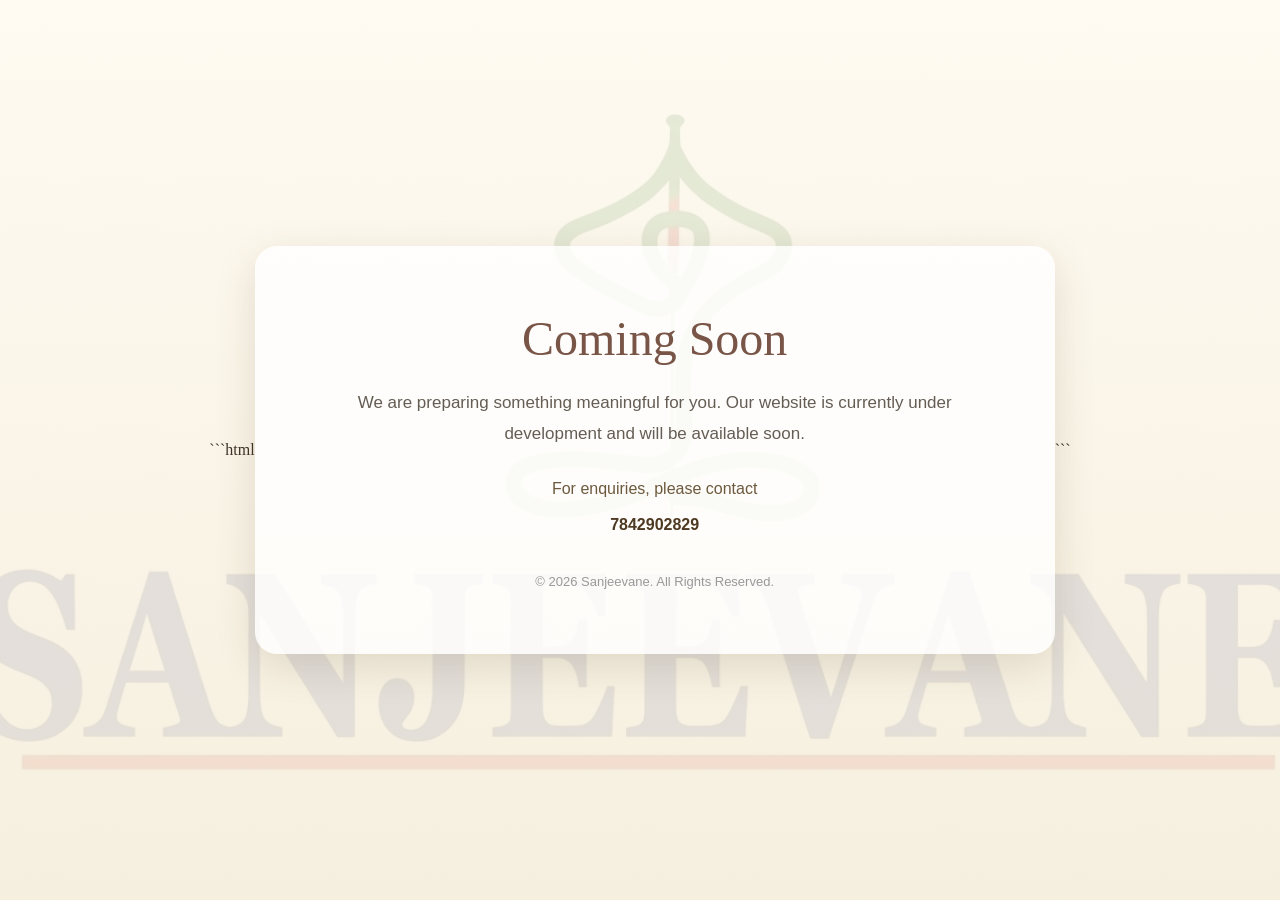
==== index.html @ e33fde12 "Add files via upload" ====
```html
<!DOCTYPE html>
<html lang="en">
<head>
    <meta charset="UTF-8">
    <meta name="viewport" content="width=device-width, initial-scale=1.0">

    <title>Sanjeevane | Coming Soon</title>

    <style>
        * {
            margin: 0;
            padding: 0;
            box-sizing: border-box;
        }

        body {
            min-height: 100vh;
            font-family: Georgia, "Times New Roman", serif;
            display: flex;
            align-items: center;
            justify-content: center;
            text-align: center;
            color: #3f3428;

            background:
                linear-gradient(
                    rgba(255, 250, 240, 0.88),
                    rgba(245, 238, 220, 0.92)
                ),
                url("background.jpg");

            background-size: cover;
            background-position: center;
        }

        .container {
            width: 90%;
            max-width: 800px;
            padding: 65px 35px;
            background: rgba(255, 255, 255, 0.82);
            border-radius: 22px;
            box-shadow: 0 12px 40px rgba(80, 60, 30, 0.15);
        }

        .mantra {
            font-size: 18px;
            letter-spacing: 3px;
            margin-bottom: 25px;
            color: #806b42;
        }

        .brand {
            font-size: 46px;
            font-weight: bold;
            letter-spacing: 2px;
            color: #5d4326;
            margin-bottom: 12px;
        }

        .subtitle {
            font-size: 19px;
            letter-spacing: 2px;
            color: #806b42;
            margin-bottom: 45px;
        }

        .coming {
            font-size: 48px;
            font-weight: normal;
            color: #795548;
            margin-bottom: 22px;
        }

        .message {
            max-width: 600px;
            margin: 0 auto 30px;
            font-family: Arial, Helvetica, sans-serif;
            font-size: 17px;
            line-height: 1.8;
            color: #655d54;
        }

        .contact {
            font-family: Arial, Helvetica, sans-serif;
            font-size: 16px;
            color: #6d593d;
            margin-top: 25px;
        }

        .contact strong {
            color: #4e3922;
        }

        .line {
            width: 80px;
            height: 2px;
            background: #b49a6a;
            margin: 25px auto;
        }

        footer {
            margin-top: 40px;
            font-family: Arial, Helvetica, sans-serif;
            font-size: 13px;
            color: #999;
        }

        @media (max-width: 600px) {
            .container {
                padding: 45px 22px;
            }

            .brand {
                font-size: 34px;
            }

            .coming {
                font-size: 38px;
            }

            .subtitle {
                font-size: 16px;
            }

            .mantra {
                font-size: 15px;
            }
        }
    </style>
</head>

<body>

    <div class="container">

       <div class="coming">
            Coming Soon
        </div>

        <p class="message">
            We are preparing something meaningful for you.
            Our website is currently under development and will be
            available soon.
        </p>

        <div class="contact">
            For enquiries, please contact<br><br>
            <strong>7842902829</strong>
        </div>

        <footer>
            &copy; 2026 Sanjeevane. All Rights Reserved.
        </footer>

    </div>

</body>
</html>
```
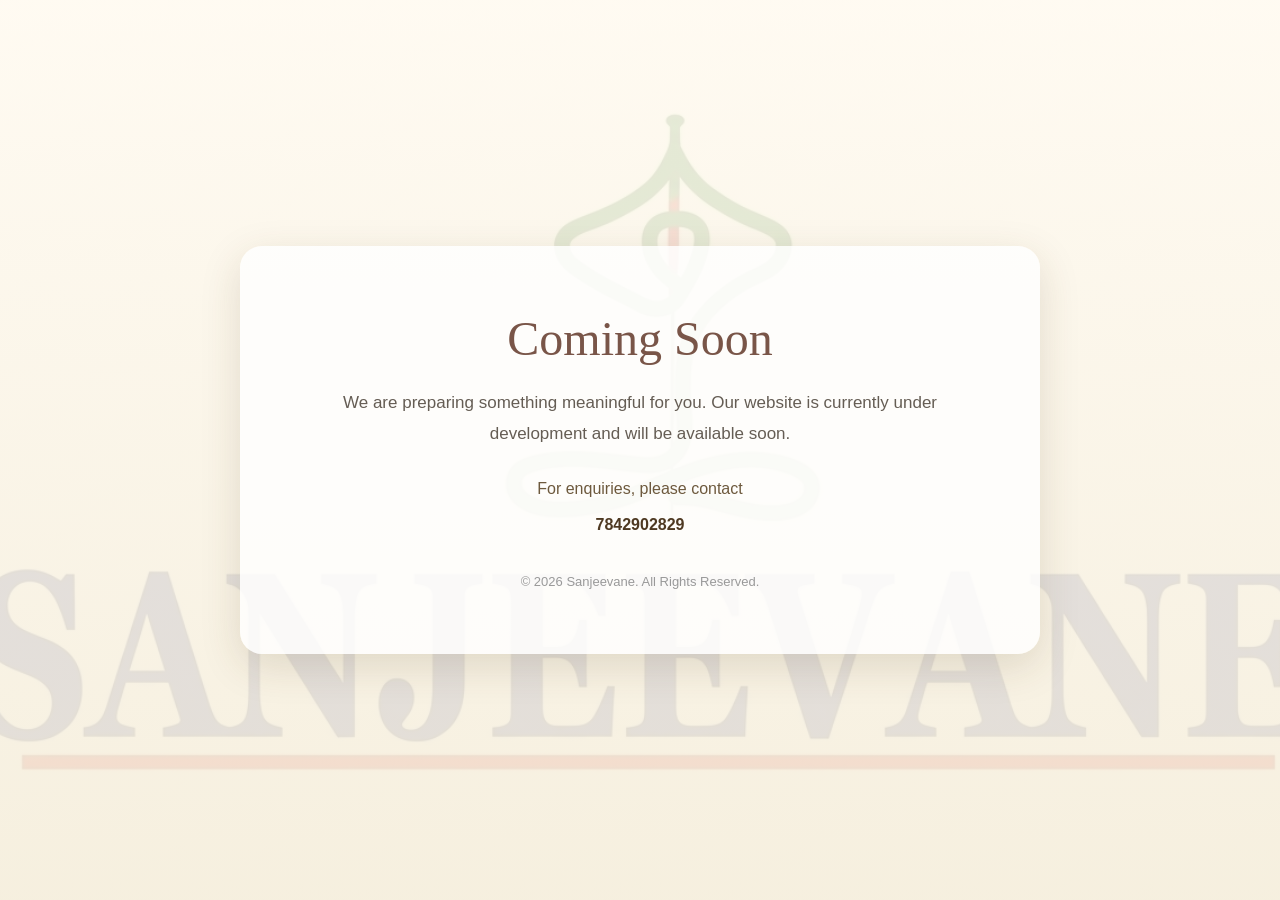
==== commit f56fe7c0: "Update index.html" ====
--- a/index.html
+++ b/index.html
@@ -1,4 +1,3 @@
-```html
 <!DOCTYPE html>
 <html lang="en">
 <head>
@@ -157,4 +156,3 @@
 
 </body>
 </html>
-```
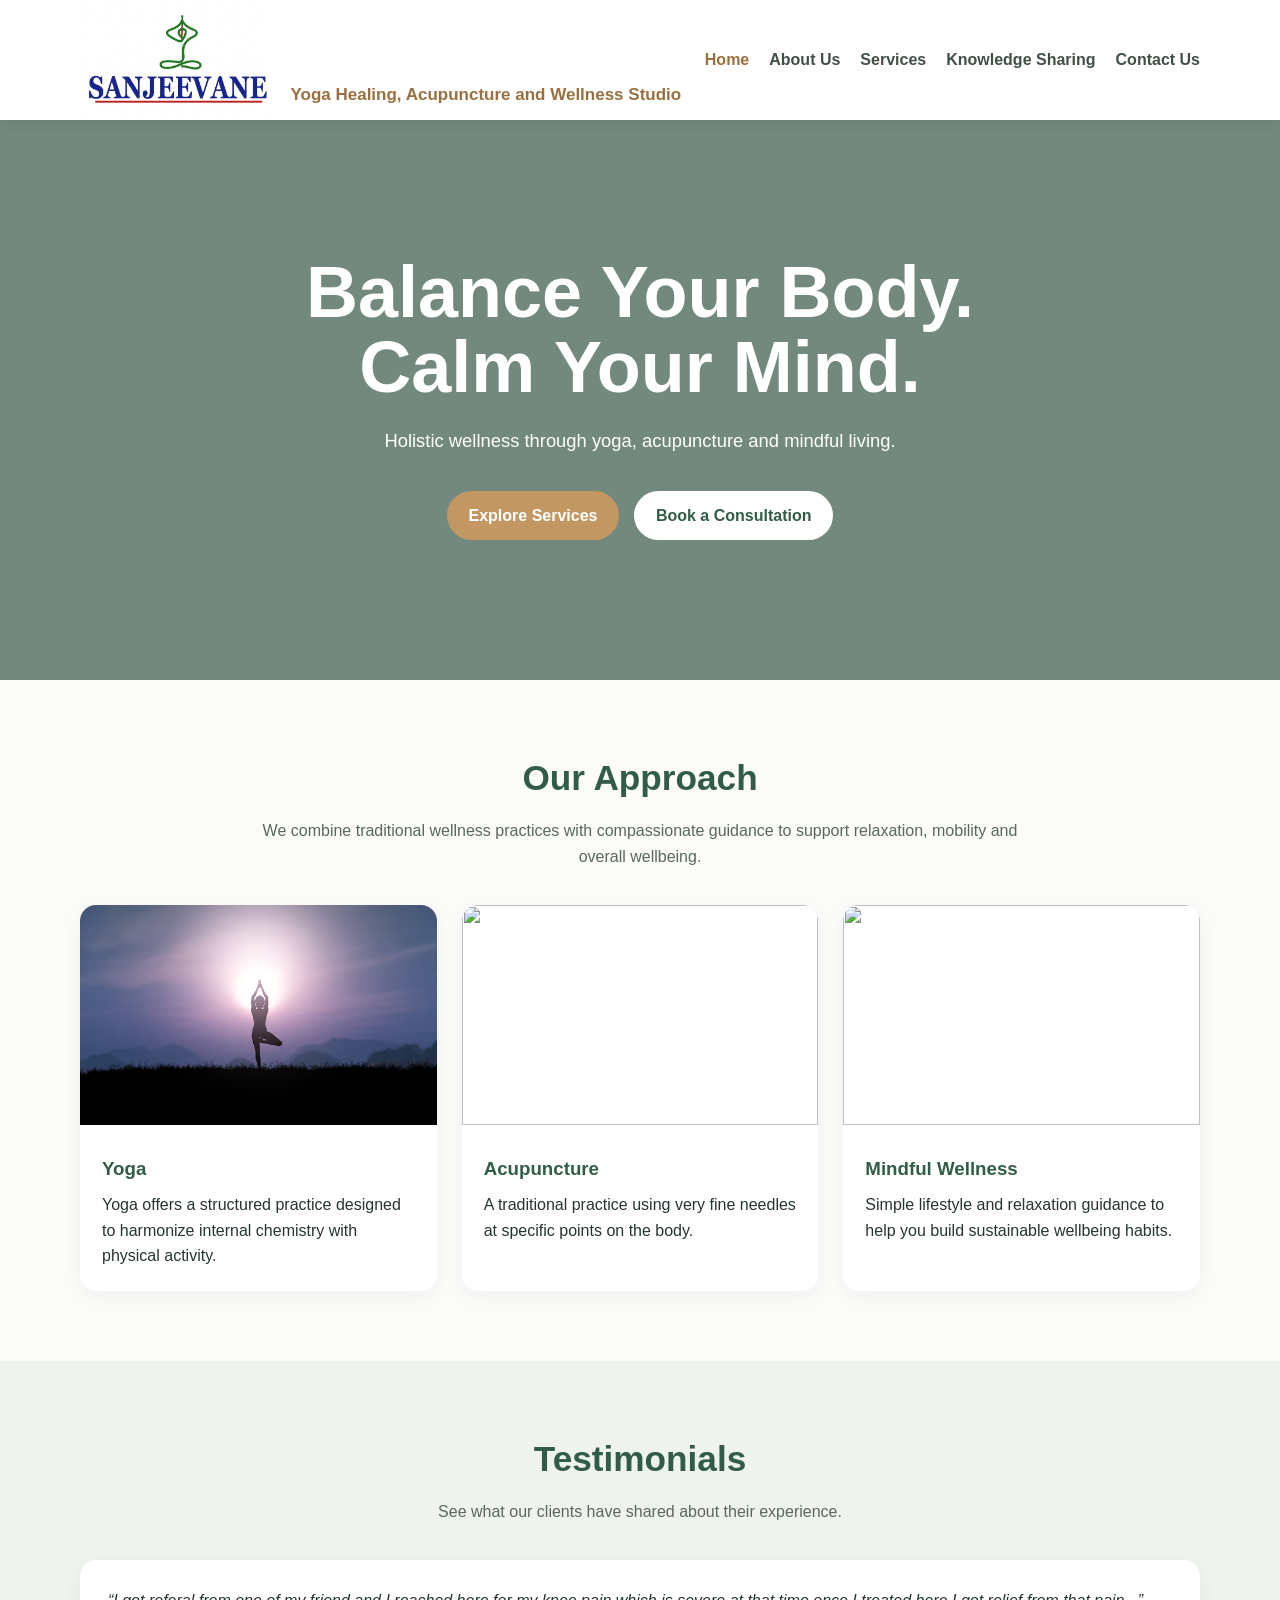
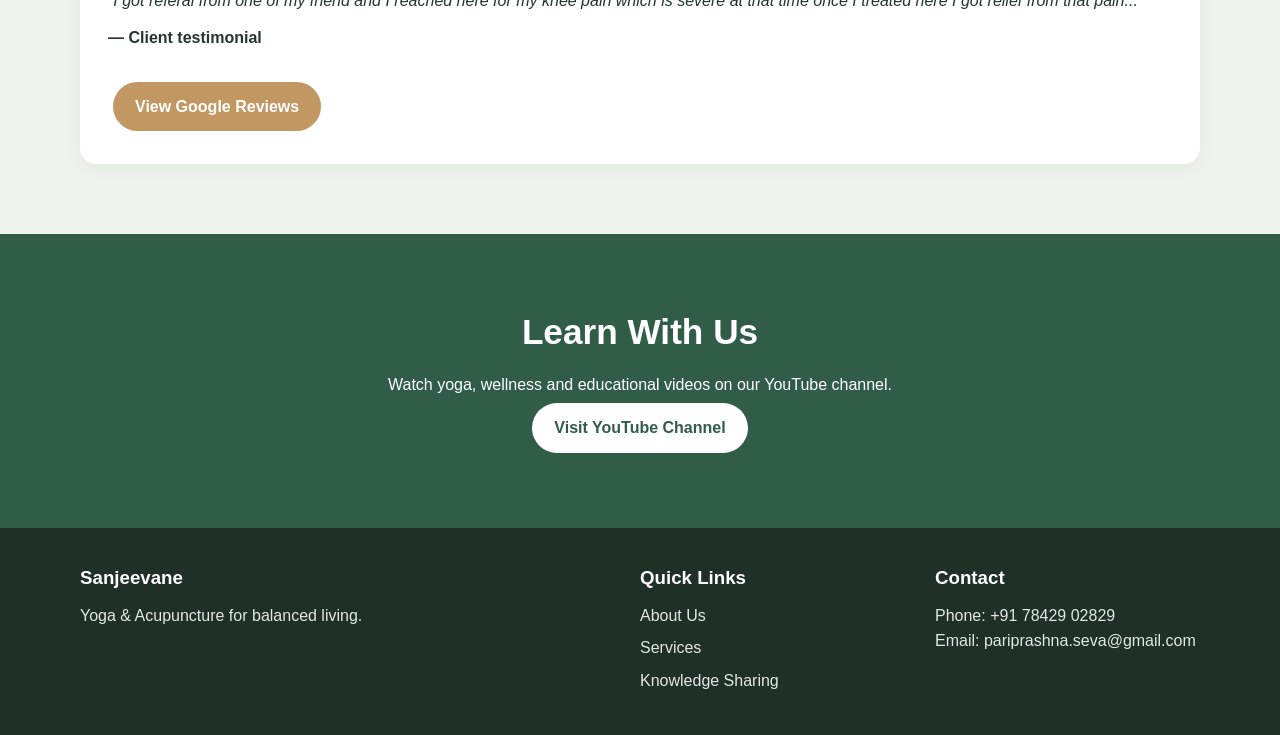
==== commit af6a178e: "Add files via upload" ====
--- a/index.html
+++ b/index.html
@@ -1,158 +1,47 @@
-<!DOCTYPE html>
-<html lang="en">
-<head>
-    <meta charset="UTF-8">
-    <meta name="viewport" content="width=device-width, initial-scale=1.0">
-
-    <title>Sanjeevane | Coming Soon</title>
-
-    <style>
-        * {
-            margin: 0;
-            padding: 0;
-            box-sizing: border-box;
-        }
-
-        body {
-            min-height: 100vh;
-            font-family: Georgia, "Times New Roman", serif;
-            display: flex;
-            align-items: center;
-            justify-content: center;
-            text-align: center;
-            color: #3f3428;
-
-            background:
-                linear-gradient(
-                    rgba(255, 250, 240, 0.88),
-                    rgba(245, 238, 220, 0.92)
-                ),
-                url("background.jpg");
-
-            background-size: cover;
-            background-position: center;
-        }
-
-        .container {
-            width: 90%;
-            max-width: 800px;
-            padding: 65px 35px;
-            background: rgba(255, 255, 255, 0.82);
-            border-radius: 22px;
-            box-shadow: 0 12px 40px rgba(80, 60, 30, 0.15);
-        }
-
-        .mantra {
-            font-size: 18px;
-            letter-spacing: 3px;
-            margin-bottom: 25px;
-            color: #806b42;
-        }
-
-        .brand {
-            font-size: 46px;
-            font-weight: bold;
-            letter-spacing: 2px;
-            color: #5d4326;
-            margin-bottom: 12px;
-        }
-
-        .subtitle {
-            font-size: 19px;
-            letter-spacing: 2px;
-            color: #806b42;
-            margin-bottom: 45px;
-        }
-
-        .coming {
-            font-size: 48px;
-            font-weight: normal;
-            color: #795548;
-            margin-bottom: 22px;
-        }
-
-        .message {
-            max-width: 600px;
-            margin: 0 auto 30px;
-            font-family: Arial, Helvetica, sans-serif;
-            font-size: 17px;
-            line-height: 1.8;
-            color: #655d54;
-        }
-
-        .contact {
-            font-family: Arial, Helvetica, sans-serif;
-            font-size: 16px;
-            color: #6d593d;
-            margin-top: 25px;
-        }
-
-        .contact strong {
-            color: #4e3922;
-        }
-
-        .line {
-            width: 80px;
-            height: 2px;
-            background: #b49a6a;
-            margin: 25px auto;
-        }
-
-        footer {
-            margin-top: 40px;
-            font-family: Arial, Helvetica, sans-serif;
-            font-size: 13px;
-            color: #999;
-        }
-
-        @media (max-width: 600px) {
-            .container {
-                padding: 45px 22px;
-            }
-
-            .brand {
-                font-size: 34px;
-            }
-
-            .coming {
-                font-size: 38px;
-            }
-
-            .subtitle {
-                font-size: 16px;
-            }
-
-            .mantra {
-                font-size: 15px;
-            }
-        }
-    </style>
-</head>
-
-<body>
-
-    <div class="container">
-
-       <div class="coming">
-            Coming Soon
-        </div>
-
-        <p class="message">
-            We are preparing something meaningful for you.
-            Our website is currently under development and will be
-            available soon.
-        </p>
-
-        <div class="contact">
-            For enquiries, please contact<br><br>
-            <strong>7842902829</strong>
-        </div>
-
-        <footer>
-            &copy; 2026 Sanjeevane. All Rights Reserved.
-        </footer>
-
-    </div>
-
-</body>
-</html>
+<!doctype html>
+<html lang="en">
+<head><meta charset="utf-8"><meta name="viewport" content="width=device-width,initial-scale=1">
+<title>SANJEEVANE | YOGA HEALING| ACUPUNCTURE AND WELLNESS STUDIO</title><link rel="stylesheet" href="style.css">
+</head>
+<body>
+<header><div class="container nav">
+
+<!--<a class="logo" href="index.html" style="display: inline-flex; align-items: flex-end; gap: 15px;">
+         <img src="images/logo.jpg" alt="SANJEEVANE Yoga Healing and Acupuncture Studio" style="height: 120px; width: auto; display: block;">-->
+<a class="logo" href="index.html" style="display: inline-flex; align-items: flex-end; gap: 15px;">
+         <img src="images/logo.jpg" alt="SANJEEVANE Yoga Healing and Acupuncture Studio" style="height: 120px; width: auto; display: block;">   
+	<!--<img src="images/logo.jpg" alt="SANJEEVANE Yoga Healing and Acupuncture Studio" style="height: 120px; width: auto; display: block;">-->
+            
+            <!-- Removed the color and line-height overrides, added a slight padding-bottom to sit exactly on the line -->
+            <span style="font-size: 17px; font-weight: bold; padding-bottom: 12px;">
+                Yoga Healing, Acupuncture and Wellness Studio
+            </span>
+</a>
+<nav>
+<a class="active" href="index.html">Home</a>
+<a href="about.html">About Us</a>
+<a href="services.html">Services</a>
+<a href="knowledge.html">Knowledge Sharing</a>
+<a href="contact.html">Contact Us</a>
+</nav></div></header>
+<section class="hero"><div class="hero-content">
+<h1>Balance Your Body. Calm Your Mind.</h1>
+<p>Holistic wellness through yoga, acupuncture and mindful living.</p>
+<a class="btn" href="services.html">Explore Services</a>
+<a class="btn alt" href="contact.html">Book a Consultation</a>
+</div></section>
+<section class="section"><div class="container"><h2>Our Approach</h2>
+<p class="lead">We combine traditional wellness practices with compassionate guidance 
+to support relaxation, mobility and overall wellbeing.</p>
+<div class="grid">
+<div class="card"><img src="images/yoga.avif?auto=format&fit=crop&w=900&q=85"><div class="card-body">
+<h3>Yoga</h3><p>Yoga offers a structured practice designed to harmonize internal chemistry with physical activity.</p></div></div>
+<div class="card"><img src="images/knee.JPG?auto=format&fit=crop&w=900&q=85">
+<div class="card-body">
+<h3>Acupuncture</h3><p>A traditional practice using very fine needles at specific points on the body.</p></div></div>
+<div class="card"><img src="images/counselling.PNG?auto=format&fit=crop&w=900&q=85"><div class="card-body"><h3>Mindful Wellness</h3><p>Simple lifestyle and relaxation guidance to help you build sustainable wellbeing habits.</p></div></div>
+</div></div></section>
+<section class="section testimonial"><div class="container"><h2>Testimonials</h2><p class="lead">See what our clients have shared about their experience.</p><div class="quote"><p>“I got referal from one of my friend and I reached here for my knee pain which is severe at that time once I treated here I got relief from that pain...”</p><strong>— Client testimonial</strong><br><br><a class="btn" href="https://g.page/r/CZ-e7V5r9csjEAI/review" target="_blank">View Google Reviews</a></div></div></section>
+<section class="section cta"><div class="container"><h2>Learn With Us</h2><p>Watch yoga, wellness and educational videos on our YouTube channel.</p><a class="btn alt" href="https://www.youtube.com/channel/UCF5w9QoeIkNaRKk7i7ir6DA" target="_blank">Visit YouTube Channel</a></div></section>
+<footer><div class="container footer-grid"><div><h3>Sanjeevane</h3><p>Yoga & Acupuncture for balanced living.</p></div><div><h3>Quick Links</h3><a href="about.html">About Us</a><a href="services.html">Services</a><a href="knowledge.html">Knowledge Sharing</a></div><div><h3>Contact</h3><p>Phone: +91 78429 02829</p><p>Email: pariprashna.seva@gmail.com</p></div></div></footer>
+</body></html>
--- a/style.css
+++ b/style.css
@@ -0,0 +1,54 @@
+
+*{box-sizing:border-box;margin:0;padding:0}
+body{font-family:Arial,Helvetica,sans-serif;line-height:1.6;color:#26352d;background:#fbfcf9}
+a{text-decoration:none;color:inherit}
+.container{width:min(1120px,92%);margin:auto}
+header{background:#fff;position:sticky;top:0;z-index:10;box-shadow:0 2px 12px #00000012}
+.logo img {
+    height: 120px;
+    width: auto;
+    display: block;
+}
+.logo span {
+    font-size: 17px;
+    font-weight: bold;
+    padding-bottom: 12px;
+}
+.nav{min-height:72px;display:flex;align-items:center;justify-content:space-between;gap:20px}
+.logo{font-size:1.35rem;font-weight:700;color:#315d48}
+.logo span{color:#9a7040}
+nav{display:flex;gap:20px;flex-wrap:wrap}
+nav a{font-weight:600;color:#405047}
+nav a:hover,nav a.active{color:#9a7040}
+.hero{min-height:560px;display:grid;place-items:center;background:linear-gradient(#173c2a99,#173c2a99),url('https://images.unsplash.com/photo-1506126613408-eca07ce68773?auto=format&fit=crop&w=1800&q=85') center/cover;color:white;text-align:center}
+.hero-content{max-width:800px;padding:60px 20px}
+.hero h1{font-size:clamp(2.3rem,6vw,4.5rem);line-height:1.05;margin-bottom:20px}
+.hero p{font-size:1.15rem;margin-bottom:30px}
+.btn{display:inline-block;padding:12px 22px;border-radius:28px;background:#c39762;color:#fff;font-weight:700;margin:5px}
+.btn.alt{background:#fff;color:#315d48}
+.section{padding:70px 0}
+.section h2{text-align:center;font-size:2.2rem;color:#315d48;margin-bottom:12px}
+.lead{text-align:center;max-width:760px;margin:0 auto 35px;color:#59675f}
+.grid{display:grid;grid-template-columns:repeat(3,1fr);gap:25px}
+.card{background:white;border-radius:16px;overflow:hidden;box-shadow:0 5px 20px #0000000d}
+.card img{width:100%;height:220px;object-fit:cover}
+.card-body{padding:22px}
+.card h3{color:#315d48;margin-bottom:8px}
+.two-col{display:grid;grid-template-columns:1fr 1fr;gap:40px;align-items:center}
+.two-col img{width:100%;border-radius:18px;max-height:450px;object-fit:cover}
+.checks{margin-top:20px;padding-left:20px}.checks li{margin:9px 0}
+.testimonial{background:#eef3ee}
+.quote{background:white;padding:28px;border-radius:16px;box-shadow:0 5px 20px #0000000d}
+.quote p{font-style:italic;margin-bottom:12px}
+.cta{background:#315d48;color:#fff;text-align:center}
+.cta h2{color:#fff}
+.form{max-width:700px;margin:auto;background:white;padding:28px;border-radius:18px;box-shadow:0 5px 20px #0000000d}
+.form input,.form textarea{width:100%;padding:13px;margin:8px 0 16px;border:1px solid #d8dfda;border-radius:8px;font:inherit}
+.form textarea{min-height:150px}
+footer{background:#1f3027;color:#dfe9e2;padding:35px 0}
+.footer-grid{display:grid;grid-template-columns:2fr 1fr 1fr;gap:30px}
+footer h3{color:#fff;margin-bottom:10px}footer a{display:block;margin:7px 0;color:#dfe9e2}
+.page-hero{padding:95px 0;background:linear-gradient(#315d48dd,#315d48dd),url('https://images.unsplash.com/photo-1545205597-3d9d02c29597?auto=format&fit=crop&w=1800&q=85') center/cover;color:#fff;text-align:center}
+.page-hero h1{font-size:3rem}
+.small-note{text-align:center;color:#69766e;font-size:.9rem;margin-top:18px}
+@media(max-width:800px){.grid,.two-col,.footer-grid{grid-template-columns:1fr}.nav{flex-direction:column;padding:15px 0}nav{justify-content:center}.hero{min-height:500px}}
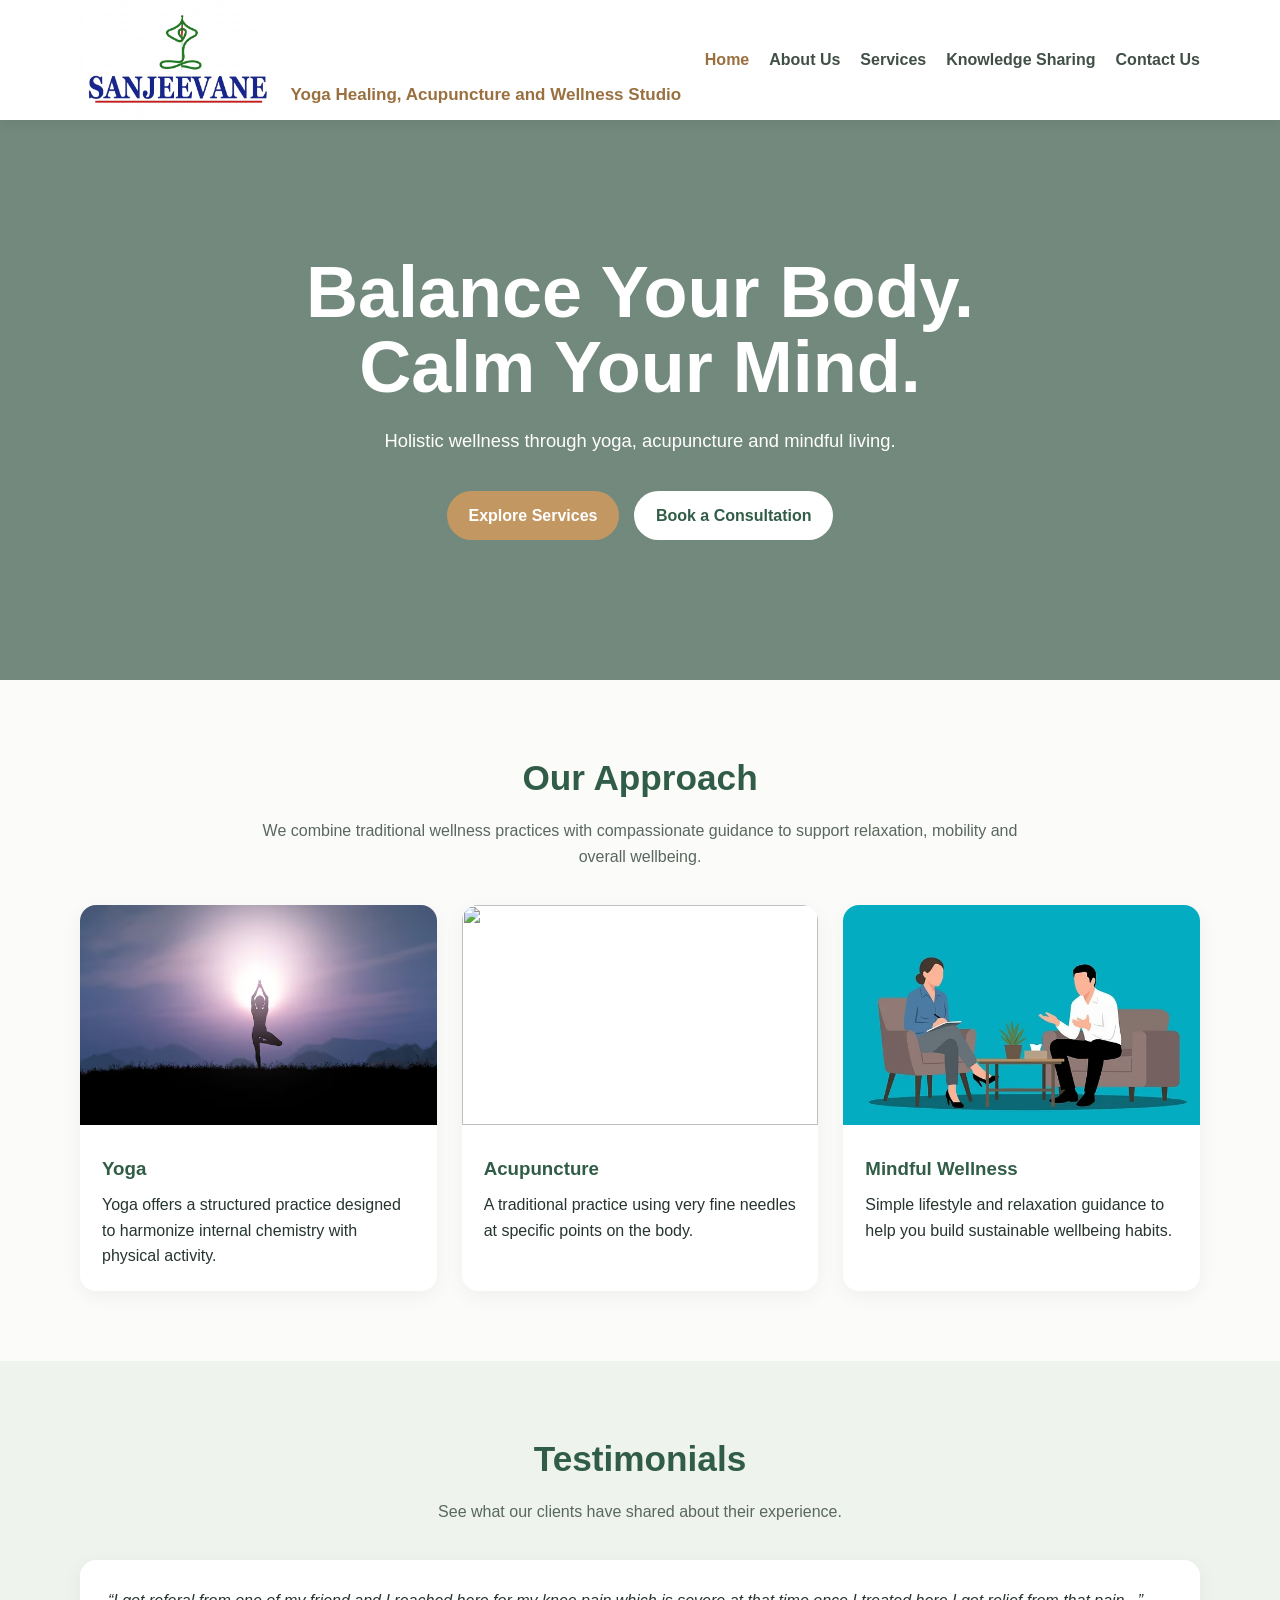
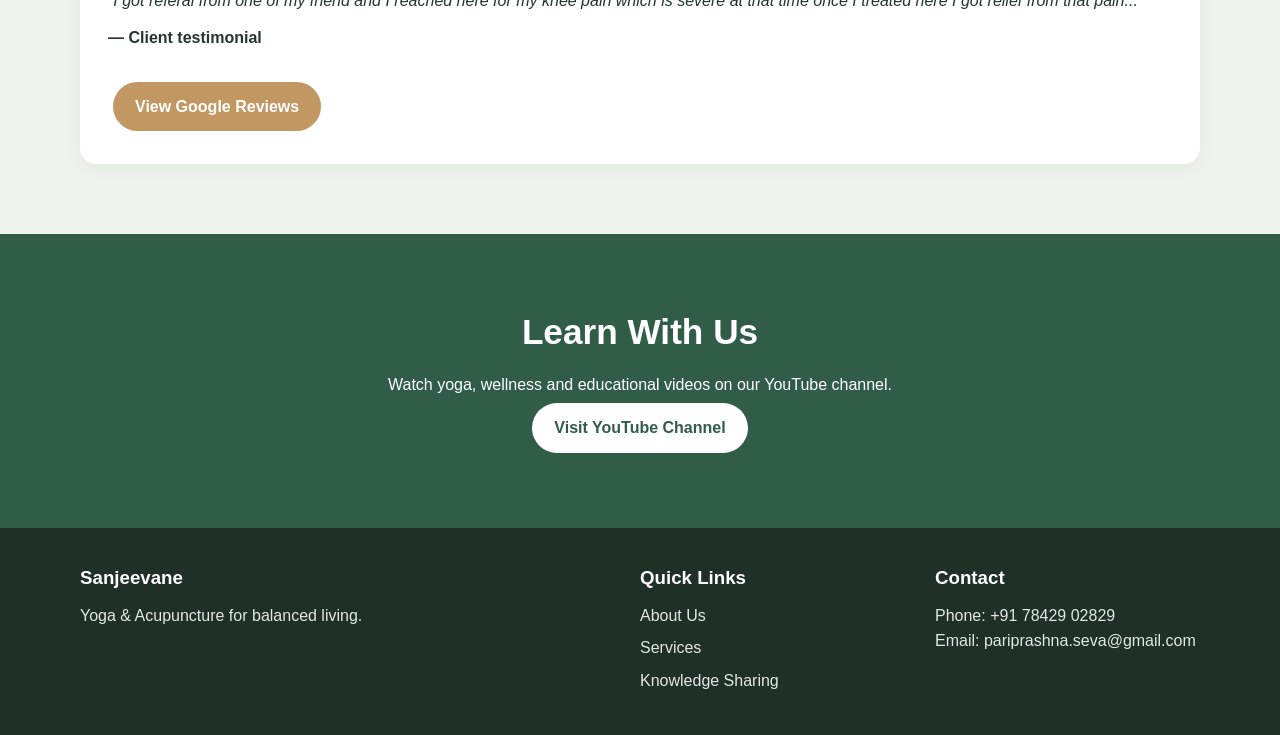
==== commit 9ae9f8ba: "Add files via upload" ====
--- a/index.html
+++ b/index.html
@@ -39,7 +39,7 @@
 <div class="card"><img src="images/knee.JPG?auto=format&fit=crop&w=900&q=85">
 <div class="card-body">
 <h3>Acupuncture</h3><p>A traditional practice using very fine needles at specific points on the body.</p></div></div>
-<div class="card"><img src="images/counselling.PNG?auto=format&fit=crop&w=900&q=85"><div class="card-body"><h3>Mindful Wellness</h3><p>Simple lifestyle and relaxation guidance to help you build sustainable wellbeing habits.</p></div></div>
+<div class="card"><img src="images/counselling.avif?auto=format&fit=crop&w=900&q=85"><div class="card-body"><h3>Mindful Wellness</h3><p>Simple lifestyle and relaxation guidance to help you build sustainable wellbeing habits.</p></div></div>
 </div></div></section>
 <section class="section testimonial"><div class="container"><h2>Testimonials</h2><p class="lead">See what our clients have shared about their experience.</p><div class="quote"><p>“I got referal from one of my friend and I reached here for my knee pain which is severe at that time once I treated here I got relief from that pain...”</p><strong>— Client testimonial</strong><br><br><a class="btn" href="https://g.page/r/CZ-e7V5r9csjEAI/review" target="_blank">View Google Reviews</a></div></div></section>
 <section class="section cta"><div class="container"><h2>Learn With Us</h2><p>Watch yoga, wellness and educational videos on our YouTube channel.</p><a class="btn alt" href="https://www.youtube.com/channel/UCF5w9QoeIkNaRKk7i7ir6DA" target="_blank">Visit YouTube Channel</a></div></section>
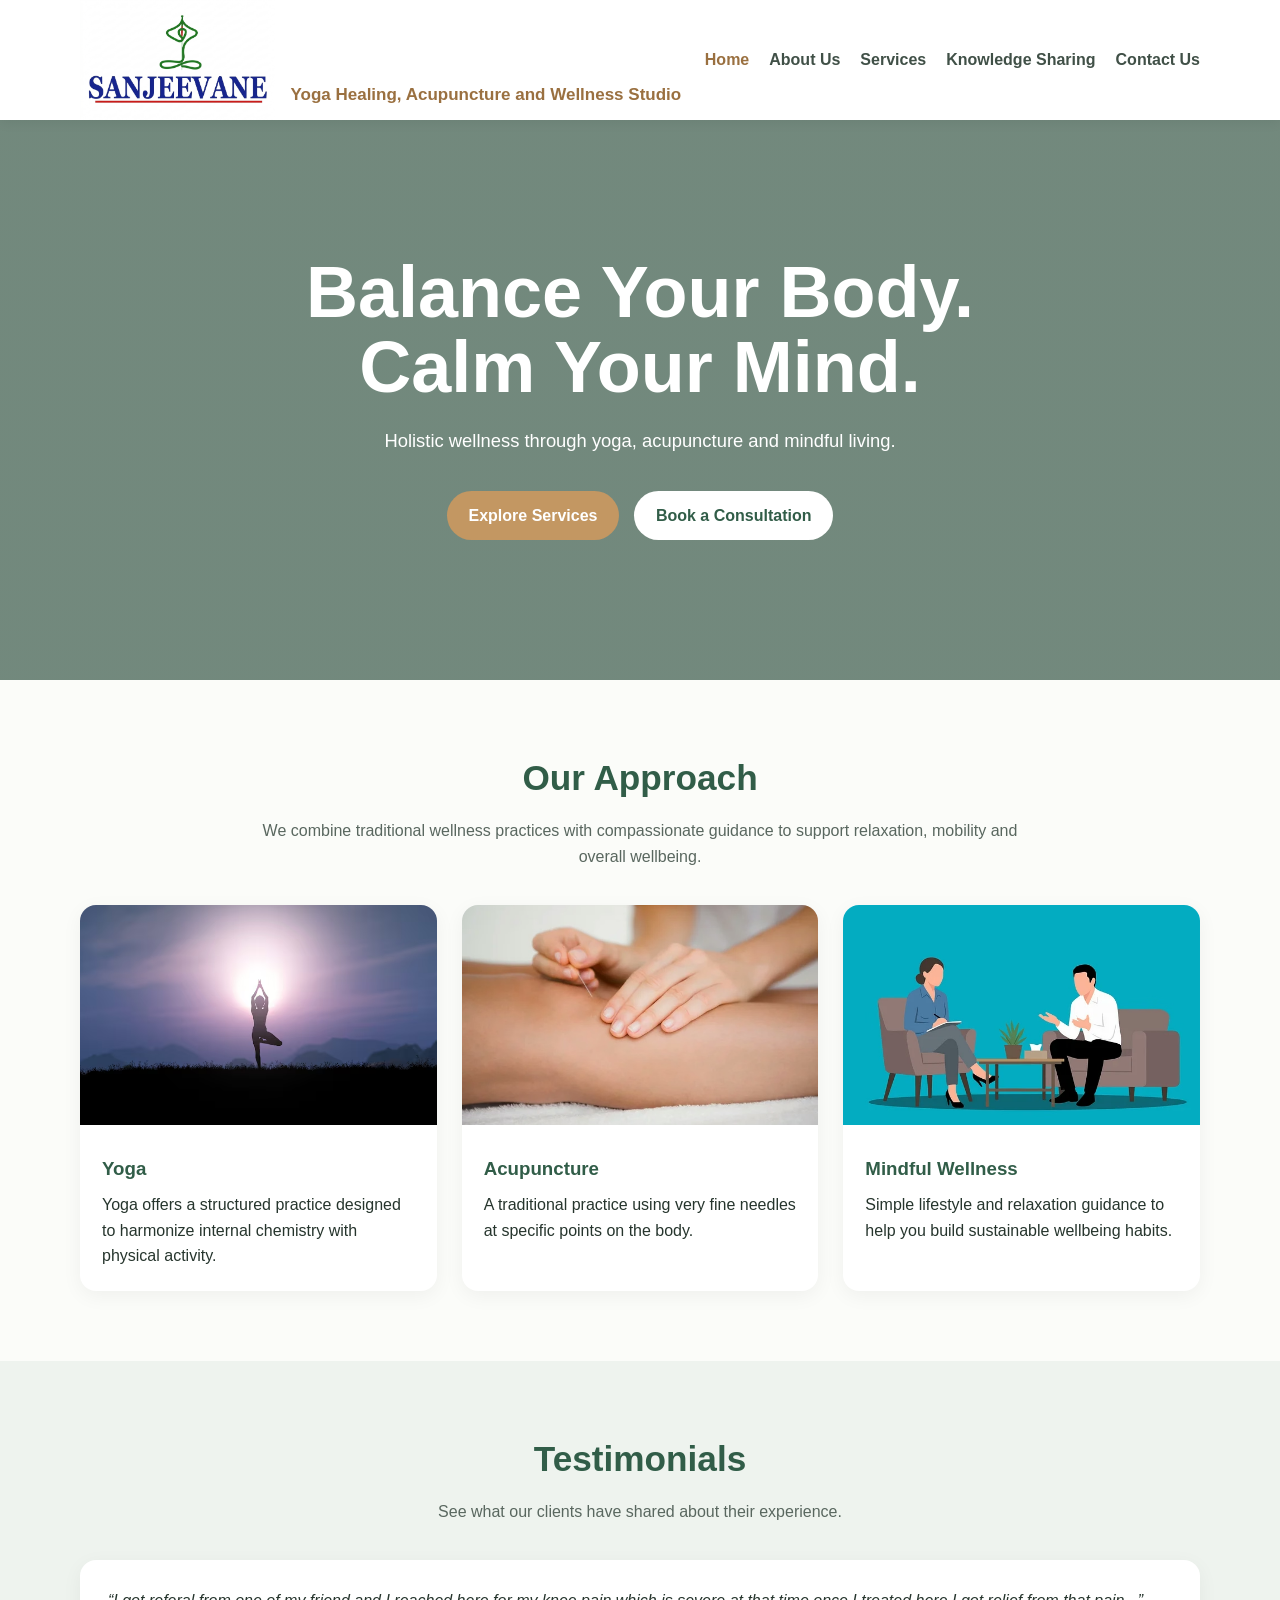
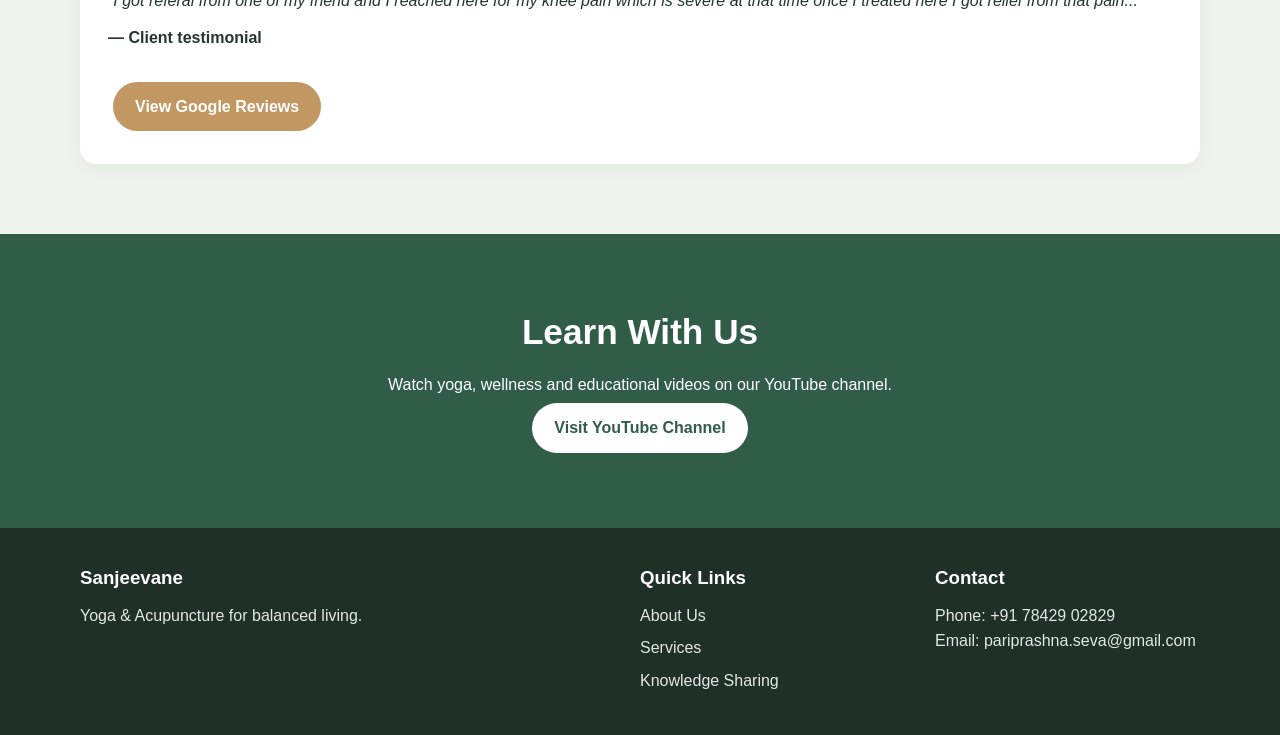
==== commit 7044ad4a: "Update index.html" ====
--- a/index.html
+++ b/index.html
@@ -36,7 +36,7 @@
 <div class="grid">
 <div class="card"><img src="images/yoga.avif?auto=format&fit=crop&w=900&q=85"><div class="card-body">
 <h3>Yoga</h3><p>Yoga offers a structured practice designed to harmonize internal chemistry with physical activity.</p></div></div>
-<div class="card"><img src="images/knee.JPG?auto=format&fit=crop&w=900&q=85">
+<div class="card"><img src="images/Knee.avif?auto=format&fit=crop&w=900&q=85">
 <div class="card-body">
 <h3>Acupuncture</h3><p>A traditional practice using very fine needles at specific points on the body.</p></div></div>
 <div class="card"><img src="images/counselling.avif?auto=format&fit=crop&w=900&q=85"><div class="card-body"><h3>Mindful Wellness</h3><p>Simple lifestyle and relaxation guidance to help you build sustainable wellbeing habits.</p></div></div>
@@ -44,4 +44,4 @@
 <section class="section testimonial"><div class="container"><h2>Testimonials</h2><p class="lead">See what our clients have shared about their experience.</p><div class="quote"><p>“I got referal from one of my friend and I reached here for my knee pain which is severe at that time once I treated here I got relief from that pain...”</p><strong>— Client testimonial</strong><br><br><a class="btn" href="https://g.page/r/CZ-e7V5r9csjEAI/review" target="_blank">View Google Reviews</a></div></div></section>
 <section class="section cta"><div class="container"><h2>Learn With Us</h2><p>Watch yoga, wellness and educational videos on our YouTube channel.</p><a class="btn alt" href="https://www.youtube.com/channel/UCF5w9QoeIkNaRKk7i7ir6DA" target="_blank">Visit YouTube Channel</a></div></section>
 <footer><div class="container footer-grid"><div><h3>Sanjeevane</h3><p>Yoga & Acupuncture for balanced living.</p></div><div><h3>Quick Links</h3><a href="about.html">About Us</a><a href="services.html">Services</a><a href="knowledge.html">Knowledge Sharing</a></div><div><h3>Contact</h3><p>Phone: +91 78429 02829</p><p>Email: pariprashna.seva@gmail.com</p></div></div></footer>
-</body></html>+</body></html>
